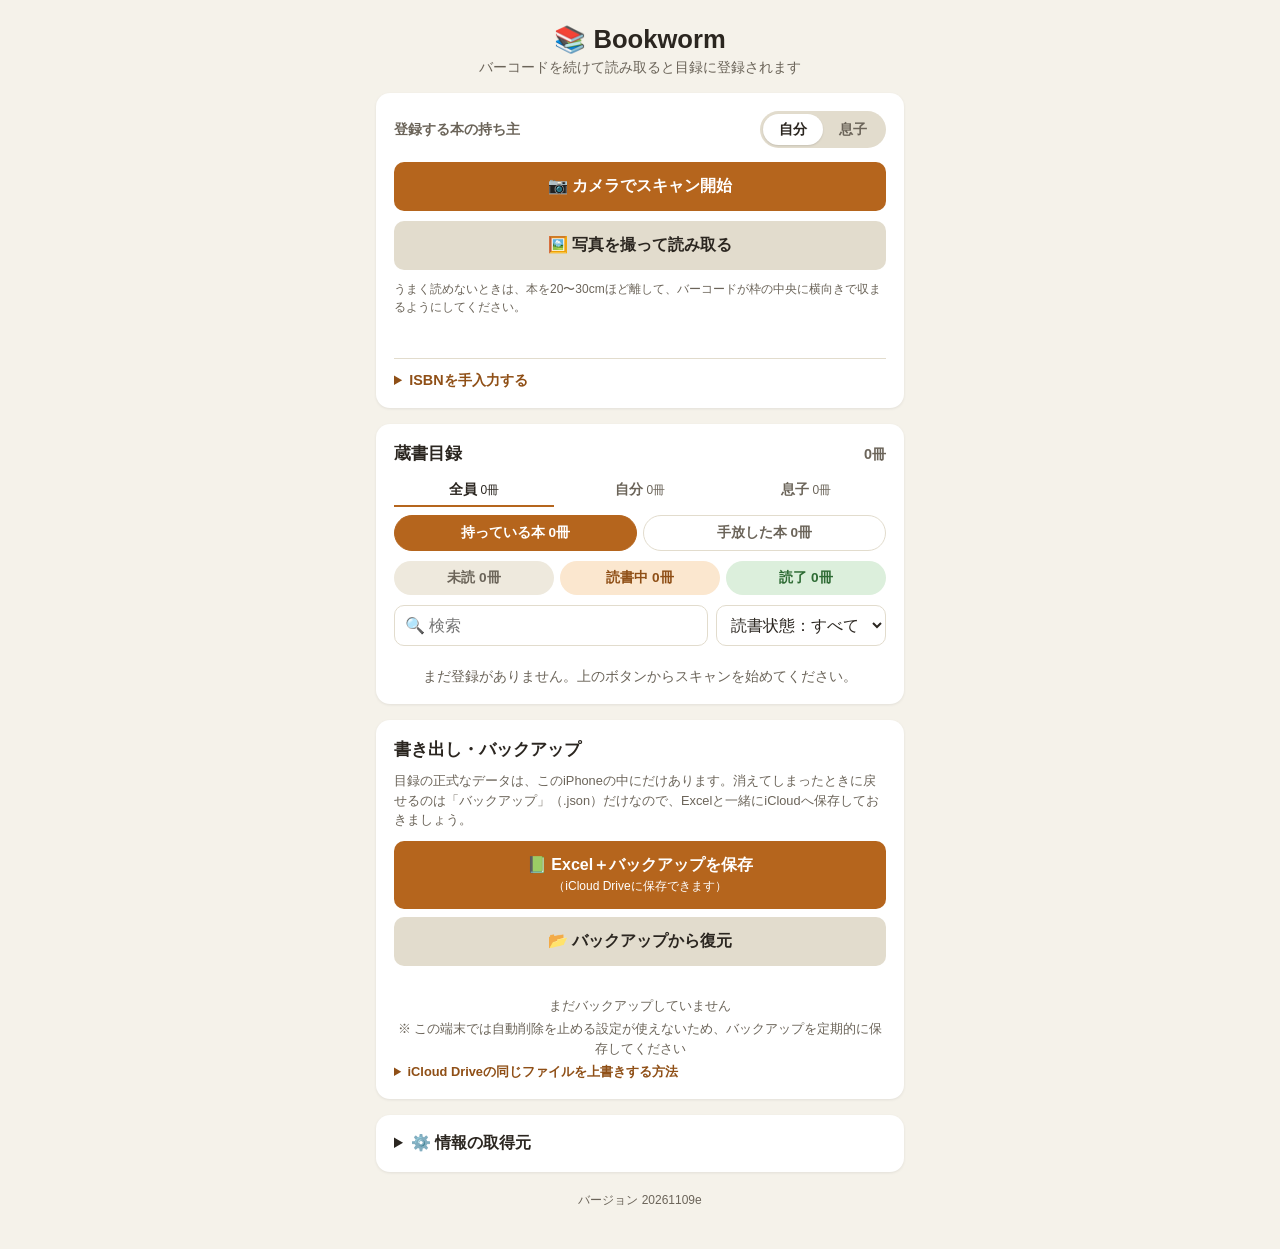
==== index.html @ 95732cad "Add home screen icon Co-Authored-By: Claude Opus 5.5 <noreply@anthropic.com> Claude-Session: https:/" ====
<!DOCTYPE html>
<html lang="ja">
<head>
<meta charset="UTF-8">
<meta http-equiv="Cache-Control" content="no-cache">
<meta name="viewport" content="width=device-width, initial-scale=1.0, viewport-fit=cover">
<title>Bookworm</title>
<meta name="apple-mobile-web-app-title" content="Bookworm">
<link rel="apple-touch-icon" href="apple-touch-icon.png">
<link rel="stylesheet" href="style.css?v=20261109e">
</head>
<body>
<div class="app">
  <header class="app-header">
    <h1>📚 Bookworm</h1>
    <p class="subtitle">バーコードを続けて読み取ると目録に登録されます</p>
  </header>

  <main>
    <section class="card" id="scan-section">
      <div class="reg-owner-row">
        <span class="reg-owner-label">登録する本の持ち主</span>
        <div class="reg-owner-btns">
          <button type="button" class="reg-owner" data-owner="自分">自分</button>
          <button type="button" class="reg-owner" data-owner="息子">息子</button>
        </div>
      </div>
      <p id="reg-owner-note" class="reg-owner-note"></p>
      <div id="reader"></div>
      <div class="scan-controls">
        <button id="start-scan-btn" class="btn btn-primary">📷 カメラでスキャン開始</button>
        <button id="stop-scan-btn" class="btn btn-secondary" hidden>スキャン停止</button>
      </div>
      <label class="btn btn-secondary file-btn photo-btn">🖼️ 写真を撮って読み取る
        <input type="file" id="photo-input" accept="image/*" capture="environment" hidden>
      </label>
      <p class="scan-tip">うまく読めないときは、本を20〜30cmほど離して、バーコードが枠の中央に横向きで収まるようにしてください。</p>
      <p id="scan-status" class="status-text"></p>

      <details class="manual-input">
        <summary>ISBNを手入力する</summary>
        <form id="manual-form" class="manual-form">
          <input type="text" id="manual-isbn" inputmode="numeric" placeholder="例: 9784167158057" pattern="[0-9Xx\-]{10,17}">
          <button type="submit" class="btn btn-primary">検索</button>
        </form>
      </details>
    </section>

    <section class="card" id="error-section" hidden>
      <p id="error-message" class="error-text"></p>
    </section>

    <section class="card reminder" id="backup-reminder" hidden>
      <p id="backup-reminder-text"></p>
      <div class="reminder-actions">
        <button type="button" id="backup-reminder-now" class="btn btn-primary">今すぐ保存</button>
        <button type="button" id="backup-reminder-later" class="btn btn-secondary">あとで</button>
      </div>
    </section>

    <section class="card" id="catalog-section">
      <div class="catalog-head">
        <h2>蔵書目録</h2>
        <span id="catalog-count" class="catalog-count"></span>
      </div>
      <div class="owner-tabs" role="tablist">
        <button type="button" class="owner-tab is-active" data-owner="">全員 <span></span></button>
        <button type="button" class="owner-tab" data-owner="自分">自分 <span></span></button>
        <button type="button" class="owner-tab" data-owner="息子">息子 <span></span></button>
      </div>
      <div class="owned-tabs" role="tablist">
        <button type="button" class="owned-tab is-active" data-owned="owned">持っている本 <span id="owned-count"></span></button>
        <button type="button" class="owned-tab" data-owned="released">手放した本 <span id="released-count"></span></button>
      </div>
      <div class="status-summary" id="status-summary">
        <button type="button" class="status-chip c-status-0" data-status="未読">未読 <span></span></button>
        <button type="button" class="status-chip c-status-1" data-status="読書中">読書中 <span></span></button>
        <button type="button" class="status-chip c-status-2" data-status="読了">読了 <span></span></button>
      </div>
      <div class="catalog-filters">
        <input type="search" id="catalog-search" placeholder="🔍 検索" title="タイトル・著者・メモなどで検索">
        <select id="catalog-status-filter">
          <option value="">読書状態：すべて</option>
          <option value="未読">未読</option>
          <option value="読書中">読書中</option>
          <option value="読了">読了</option>
        </select>
      </div>
      <ul id="catalog-list" class="catalog-list"></ul>
      <p id="catalog-empty" class="status-text">まだ登録がありません。上のボタンからスキャンを始めてください。</p>
    </section>

    <section class="card" id="backup-section">
      <h2>書き出し・バックアップ</h2>
      <p class="note">目録の正式なデータは、このiPhoneの中にだけあります。消えてしまったときに戻せるのは「バックアップ」（.json）だけなので、Excelと一緒にiCloudへ保存しておきましょう。</p>
      <div class="btn-grid">
        <button id="export-xlsx-btn" class="btn btn-primary">📗 Excel＋バックアップを保存<br><small>（iCloud Driveに保存できます）</small></button>
        <label class="btn btn-secondary file-btn">📂 バックアップから復元
          <input type="file" id="import-json-input" accept="application/json,.json" hidden>
        </label>
      </div>
      <p id="backup-status" class="status-text"></p>
      <p id="last-backup" class="note backup-meta"></p>
      <p id="storage-persist" class="note backup-meta"></p>
      <details class="howto-save">
        <summary>iCloud Driveの同じファイルを上書きする方法</summary>
        <p>iPhoneの「"ファイル"に保存」は、同じ名前があると「蔵書目録 2.xlsx」のように別名で保存します。上書きするには「ショートカット」アプリを使います（初回だけ設定）。</p>
        <ol>
          <li>「ショートカット」アプリで「＋」を押し、「ファイルを保存」を追加</li>
          <li>「保存先を尋ねる」をオフにし、保存先に「book」など保存したいフォルダを選ぶ</li>
          <li>サブパス（ファイル名）は<strong>空欄のまま</strong>にし、「上書き」をオンにする</li>
          <li>下の「ⓘ」で「共有シートに表示」をオンにし、名前を「蔵書目録を保存」にして完了</li>
        </ol>
        <p>以後は「Excel＋バックアップを保存」を押し、共有画面で「蔵書目録を保存」を選ぶだけで、「蔵書目録.xlsx」と「蔵書バックアップ.json」の2つが最新の内容に置き換わります。</p>
      </details>
    </section>

    <section class="card" id="settings-section">
      <details>
        <summary class="settings-summary">⚙️ 情報の取得元</summary>
        <p class="note">本の情報は <strong>openBD</strong>（版元ドットコムのデータ）、<strong>国立国会図書館</strong>、<strong>Google Books</strong> から自動で集めています（設定不要）。</p>
        <hr class="divider">
        <h3 class="sub-h">著者名の点検</h3>
        <p class="note">図書館式（例：筒井,康隆,1934-）などの表記は、アプリを開くたびに自動でそろえています。</p>
        <div id="author-check"></div>
        <hr class="divider">
        <h3 class="sub-h">登録済みの本の情報を補う</h3>
        <p class="note">目録の本について、空いている項目（価格・ページ数など）をまとめて探し直します。手で直したタイトルなどは上書きしません。</p>
        <div class="btn-grid">
          <button type="button" id="bulk-refresh-btn" class="btn btn-secondary bulk-btn">🔄 すべての本の情報を補う</button>
        </div>
        <p id="bulk-status" class="status-text"></p>
      </details>
    </section>
    <p class="app-version">バージョン <span id="app-version"></span></p>
  </main>
</div>

<dialog id="edit-dialog" class="edit-dialog">
  <form id="edit-form" method="dialog">
    <h2 tabindex="-1" autofocus class="dialog-title">本の情報を編集</h2>
    <label>タイトル<input type="text" id="edit-title" required></label>
    <label>著者<input type="text" id="edit-author"></label>
    <label>出版社<input type="text" id="edit-publisher"></label>
    <div class="field-row">
      <label>持ち主
        <select id="edit-owner">
          <option value="自分">自分</option>
          <option value="息子">息子</option>
          <option value="両方">両方</option>
        </select>
      </label>
      <label>読書状態
        <select id="edit-status">
          <option value="未読">未読</option>
          <option value="読書中">読書中</option>
          <option value="読了">読了</option>
        </select>
      </label>
    </div>
    <label>所持
      <select id="edit-owned">
        <option value="owned">持っている</option>
        <option value="released">手放した</option>
      </select>
    </label>
    <div id="release-fields" class="release-fields" hidden>
      <label>手放した日<input type="date" id="edit-released-at"></label>
      <label>手放し方・売却先など<input type="text" id="edit-release-note" placeholder="例: ブックオフで売却 120円"></label>
    </div>
    <label>メモ<textarea id="edit-memo" rows="3"></textarea></label>
    <div id="edit-details" class="edit-details"></div>
    <button type="button" id="edit-refresh-btn" class="btn btn-secondary btn-small">🔄 情報を再取得</button>
    <p class="edit-meta" id="edit-meta"></p>
    <div class="dialog-actions">
      <button type="button" id="edit-delete-btn" class="btn btn-danger">削除</button>
      <button type="button" id="edit-cancel-btn" class="btn btn-secondary">キャンセル</button>
      <button type="submit" class="btn btn-primary">保存</button>
    </div>
  </form>
</dialog>

<div id="toast" class="toast" hidden></div>

<script src="vendor/zxing-library-0.21.3.min.js"></script>
<script src="xlsx-writer.js?v=20261109e"></script>
<script src="script.js?v=20261109e"></script>
</body>
</html>
---- style.css ----
:root {
  --color-bg: #f5f2ea;
  --color-surface: #ffffff;
  --color-primary: #b5651d;
  --color-primary-dark: #8f4f16;
  --color-secondary: #6b6459;
  --color-text: #2b2620;
  --color-muted: #79726519;
  --color-border: #e2dccd;
  --color-error: #b3261e;
  --radius: 14px;
}

* {
  box-sizing: border-box;
}

body {
  margin: 0;
  font-family: -apple-system, BlinkMacSystemFont, "Hiragino Sans", "Yu Gothic UI", "Segoe UI", Roboto, sans-serif;
  background: var(--color-bg);
  color: var(--color-text);
  -webkit-tap-highlight-color: transparent;
}

.app {
  max-width: 480px;
  margin: 0 auto;
  padding: 0 0 40px;
  min-height: 100vh;
}

.app-header {
  padding: 24px 20px 16px;
  text-align: center;
}

.app-header h1 {
  margin: 0 0 4px;
  font-size: 1.6rem;
}

.subtitle {
  margin: 0;
  color: var(--color-secondary);
  font-size: 0.9rem;
}

main {
  padding: 0 16px;
  display: flex;
  flex-direction: column;
  gap: 16px;
}

.card {
  background: var(--color-surface);
  border-radius: var(--radius);
  padding: 18px;
  box-shadow: 0 1px 3px rgba(0, 0, 0, 0.08);
}

.card h2 {
  margin: 0 0 10px;
  font-size: 1.05rem;
}

#reader {
  width: 100%;
  border-radius: var(--radius);
  overflow: hidden;
  background: #000;
}

#reader:not(.is-active) {
  display: none;
}

#reader {
  position: relative;
}

#reader video {
  display: block;
  width: 100%;
  height: auto;
}

.scan-guide {
  position: absolute;
  left: 50%;
  top: 50%;
  transform: translate(-50%, -50%);
  border: 3px solid rgba(255, 255, 255, 0.9);
  border-radius: 10px;
  box-shadow: 0 0 0 9999px rgba(0, 0, 0, 0.35);
  pointer-events: none;
}

.scan-line {
  position: absolute;
  left: 4%;
  right: 4%;
  top: 50%;
  height: 2px;
  background: rgba(255, 80, 60, 0.85);
}

.zoom-btn {
  position: absolute;
  right: 10px;
  bottom: 10px;
  border: none;
  border-radius: 999px;
  padding: 8px 14px;
  background: rgba(0, 0, 0, 0.6);
  color: #fff;
  font-size: 0.85rem;
  font-weight: 600;
}

.photo-btn {
  margin-top: 10px;
  font-size: 0.95rem;
  padding: 12px 16px;
}

.scan-tip {
  margin: 10px 0 0;
  font-size: 0.75rem;
  color: var(--color-secondary);
  line-height: 1.5;
}

.scan-controls {
  display: flex;
  gap: 10px;
  margin-top: 14px;
}

.btn {
  flex: 1;
  border: none;
  border-radius: 10px;
  padding: 14px 16px;
  font-size: 1rem;
  font-weight: 600;
  cursor: pointer;
  transition: opacity 0.15s ease;
}

.btn:active {
  opacity: 0.75;
}

.btn-primary {
  background: var(--color-primary);
  color: #fff;
}

.btn-secondary {
  background: var(--color-border);
  color: var(--color-text);
}

.status-text {
  min-height: 1.2em;
  margin: 10px 0 0;
  font-size: 0.85rem;
  color: var(--color-secondary);
  text-align: center;
}

.manual-input {
  margin-top: 16px;
  border-top: 1px solid var(--color-border);
  padding-top: 12px;
}

.manual-input summary {
  cursor: pointer;
  font-size: 0.9rem;
  color: var(--color-primary-dark);
  font-weight: 600;
}

.manual-form {
  display: flex;
  gap: 8px;
  margin-top: 10px;
}

.manual-form input {
  flex: 1;
  min-width: 0;
  padding: 12px;
  border: 1px solid var(--color-border);
  border-radius: 10px;
  font-size: 1rem;
}

.manual-form .btn {
  flex: none;
  padding: 12px 18px;
}

.error-text {
  color: var(--color-error);
  margin: 0;
  font-size: 0.9rem;
}

.btn:disabled {
  opacity: 0.55;
  cursor: default;
}

.btn-danger {
  background: #f6e0de;
  color: var(--color-error);
}

/* ---------- 目録 ---------- */
.catalog-head {
  display: flex;
  justify-content: space-between;
  align-items: baseline;
}

.catalog-count {
  color: var(--color-secondary);
  font-size: 0.9rem;
  font-weight: 600;
}

.status-summary {
  display: flex;
  gap: 6px;
  margin-bottom: 10px;
}

.status-chip {
  flex: 1;
  border: 2px solid transparent;
  border-radius: 999px;
  padding: 6px 4px;
  font-size: 0.85rem;
  font-weight: 600;
  font-family: inherit;
  cursor: pointer;
}

.status-chip.is-active {
  border-color: currentColor;
}

.catalog-filters {
  display: flex;
  gap: 8px;
  margin-bottom: 12px;
}

.catalog-filters input,
.catalog-filters select,
.edit-dialog input,
.edit-dialog select,
.edit-dialog textarea {
  padding: 10px;
  border: 1px solid var(--color-border);
  border-radius: 10px;
  font-size: 1rem;
  font-family: inherit;
  background: #fff;
  color: var(--color-text);
}

.catalog-filters input {
  flex: 1;
  min-width: 0;
}

.catalog-list {
  list-style: none;
  margin: 0;
  padding: 0;
  display: flex;
  flex-direction: column;
  gap: 8px;
}

.catalog-list li {
  display: flex;
  gap: 12px;
  padding: 10px;
  border: 1px solid var(--color-border);
  border-radius: 10px;
  cursor: pointer;
}

.catalog-list li:active {
  background: var(--color-bg);
}

.c-body {
  min-width: 0;
  flex: 1;
  display: flex;
  flex-direction: column;
  gap: 3px;
}

.c-title {
  font-weight: 600;
  font-size: 0.95rem;
  line-height: 1.35;
  display: -webkit-box;
  -webkit-line-clamp: 2;
  -webkit-box-orient: vertical;
  overflow: hidden;
}

.c-sub {
  font-size: 0.8rem;
  color: var(--color-secondary);
  overflow: hidden;
  text-overflow: ellipsis;
  white-space: nowrap;
}

.c-meta {
  display: flex;
  flex-wrap: wrap;
  gap: 8px;
  font-size: 0.75rem;
  color: var(--color-secondary);
}

.c-status {
  padding: 1px 8px;
  border-radius: 999px;
  font-weight: 600;
}

.c-status-0 { background: #eee9dd; color: var(--color-secondary); }
.c-status-1 { background: #fbe7cf; color: var(--color-primary-dark); }
.c-status-2 { background: #dcefdc; color: #2e6b34; }

.note {
  margin: 0 0 12px;
  font-size: 0.8rem;
  color: var(--color-secondary);
  line-height: 1.5;
}

.btn-grid {
  display: flex;
  flex-direction: column;
  gap: 8px;
}

.btn-grid small {
  font-weight: 400;
  font-size: 0.75rem;
}

.file-btn {
  display: block;
  text-align: center;
}

/* ---------- 編集ダイアログ ---------- */
.edit-dialog {
  width: min(440px, calc(100vw - 32px));
  max-height: calc(100vh - 32px);
  border: none;
  border-radius: var(--radius);
  padding: 18px;
  background: var(--color-surface);
  color: var(--color-text);
}

.edit-dialog::backdrop {
  background: rgba(0, 0, 0, 0.4);
}

.edit-dialog h2 {
  margin: 0 0 12px;
  font-size: 1.05rem;
}

.edit-dialog label {
  display: flex;
  flex-direction: column;
  gap: 4px;
  margin-bottom: 10px;
  font-size: 0.8rem;
  font-weight: 600;
  color: var(--color-secondary);
}

.edit-meta {
  font-size: 0.75rem;
  color: var(--color-secondary);
  margin: 0 0 12px;
}

.dialog-actions {
  display: flex;
  gap: 8px;
}

.dialog-actions .btn {
  padding: 12px 8px;
}

/* ---------- トースト ---------- */
.toast {
  position: fixed;
  left: 50%;
  bottom: calc(24px + env(safe-area-inset-bottom));
  transform: translateX(-50%);
  max-width: calc(100vw - 32px);
  padding: 12px 18px;
  border-radius: 999px;
  background: #2b2620;
  color: #fff;
  font-size: 0.9rem;
  box-shadow: 0 4px 12px rgba(0, 0, 0, 0.2);
  z-index: 100;
  white-space: nowrap;
  overflow: hidden;
  text-overflow: ellipsis;
}

.toast-ok { background: #2e6b34; }
.toast-warn { background: #a8590f; }

/* ---------- 詳細・設定 ---------- */
.c-tag {
  padding: 1px 8px;
  border-radius: 999px;
  background: #eee9dd;
}

.edit-details {
  margin-bottom: 10px;
  font-size: 0.85rem;
}

.edit-details dl {
  display: grid;
  grid-template-columns: auto 1fr;
  gap: 4px 12px;
  margin: 0 0 8px;
}

.edit-details dt {
  color: var(--color-secondary);
  font-weight: 600;
}

.edit-details dd {
  margin: 0;
}

.btn-small {
  width: 100%;
  padding: 10px 12px;
  font-size: 0.9rem;
  margin-bottom: 8px;
}

.settings-summary {
  cursor: pointer;
  font-weight: 700;
}

.divider {
  border: none;
  border-top: 1px solid var(--color-border);
  margin: 16px 0;
}

.sub-h {
  margin: 0 0 6px;
  font-size: 0.95rem;
}

#settings-section .note {
  margin-top: 10px;
}

.ext-link {
  display: inline-block;
  margin-top: 8px;
  color: var(--color-primary-dark);
  font-weight: 600;
  font-size: 0.85rem;
  text-decoration: none;
}

.owned-tabs {
  display: flex;
  gap: 6px;
  margin-bottom: 10px;
}

.owned-tab {
  flex: 1;
  border: 1px solid var(--color-border);
  background: #fff;
  border-radius: 999px;
  padding: 8px 6px;
  font-size: 0.85rem;
  font-weight: 600;
  color: var(--color-secondary);
  cursor: pointer;
}

.owned-tab.is-active {
  background: var(--color-primary);
  border-color: var(--color-primary);
  color: #fff;
}

.catalog-list li.is-released {
  background: #f7f5f0;
}

.c-released {
  padding: 1px 8px;
  border-radius: 999px;
  background: #e7e3da;
  color: #6b6459;
  font-weight: 600;
}

.field-row {
  display: flex;
  gap: 10px;
}

.field-row label {
  flex: 1;
  min-width: 0;
}

.release-fields {
  padding: 10px 10px 0;
  margin-bottom: 10px;
  border-radius: 10px;
  background: var(--color-bg);
}

.howto-save {
  margin-top: 6px;
  font-size: 0.8rem;
  color: var(--color-secondary);
}

.howto-save summary {
  cursor: pointer;
  color: var(--color-primary-dark);
  font-weight: 600;
}

.howto-save ol {
  margin: 6px 0 4px;
  padding-left: 1.4em;
  line-height: 1.6;
}

.howto-save p {
  margin: 0;
  line-height: 1.5;
}

.reminder {
  background: #fff4e0;
  border: 1px solid #f0d2a0;
}

.reminder p {
  margin: 0 0 10px;
  font-size: 0.9rem;
  font-weight: 600;
  line-height: 1.5;
}

.reminder-actions {
  display: flex;
  gap: 8px;
}

.backup-meta {
  margin: 4px 0 0;
  text-align: center;
}

.backup-meta:empty {
  display: none;
}

.reg-owner-row {
  display: flex;
  align-items: center;
  justify-content: space-between;
  gap: 10px;
  margin-bottom: 12px;
}

.reg-owner-label {
  font-size: 0.85rem;
  font-weight: 600;
  color: var(--color-secondary);
}

.reg-owner-btns {
  display: flex;
  padding: 3px;
  border-radius: 999px;
  background: var(--color-border);
}

.reg-owner {
  border: none;
  background: none;
  padding: 6px 16px;
  border-radius: 999px;
  font-size: 0.9rem;
  font-weight: 600;
  color: var(--color-secondary);
  cursor: pointer;
}

.reg-owner.is-active {
  background: #fff;
  color: var(--color-text);
  box-shadow: 0 1px 2px rgba(0, 0, 0, 0.12);
}

.reg-owner-note {
  margin: -4px 0 10px;
  font-size: 0.85rem;
  font-weight: 700;
  color: #2f5f8f;
}

.reg-owner-note:empty {
  display: none;
}

/* 自分以外の本を登録中は、間違えないよう枠を色付けする */
#scan-section.registering-other {
  box-shadow: 0 0 0 3px #7fa8d6;
}

#scan-section.registering-other .reg-owner.is-active {
  background: #2f5f8f;
  color: #fff;
}

.owner-tabs {
  display: flex;
  gap: 6px;
  margin-bottom: 8px;
}

.owner-tab {
  flex: 1;
  border: none;
  background: none;
  border-bottom: 2px solid transparent;
  padding: 6px 4px;
  font-size: 0.85rem;
  font-weight: 600;
  color: var(--color-secondary);
  cursor: pointer;
}

.owner-tab.is-active {
  color: var(--color-text);
  border-bottom-color: var(--color-primary);
}

.owner-tab span {
  font-weight: 400;
  font-size: 0.75rem;
}

.c-owner {
  padding: 1px 8px;
  border-radius: 999px;
  font-weight: 600;
}

.c-owner-other {
  background: #dce8f5;
  color: #2f5f8f;
}

.c-owner-both {
  background: #e8e0f2;
  color: #5b3f86;
}

.dialog-title:focus {
  outline: none;
}

.author-check-list {
  list-style: none;
  margin: 6px 0 0;
  padding: 0;
  max-height: 220px;
  overflow-y: auto;
  border: 1px solid var(--color-border);
  border-radius: 10px;
}

.author-check-list li {
  padding: 8px 10px;
  font-size: 0.85rem;
  border-bottom: 1px solid var(--color-border);
  cursor: pointer;
}

.author-check-list li:last-child {
  border-bottom: none;
}

.app-version {
  margin: 4px 0 0;
  text-align: center;
  font-size: 0.75rem;
  color: var(--color-secondary);
}

@media (min-width: 600px) {
  .app {
    max-width: 560px;
  }
}
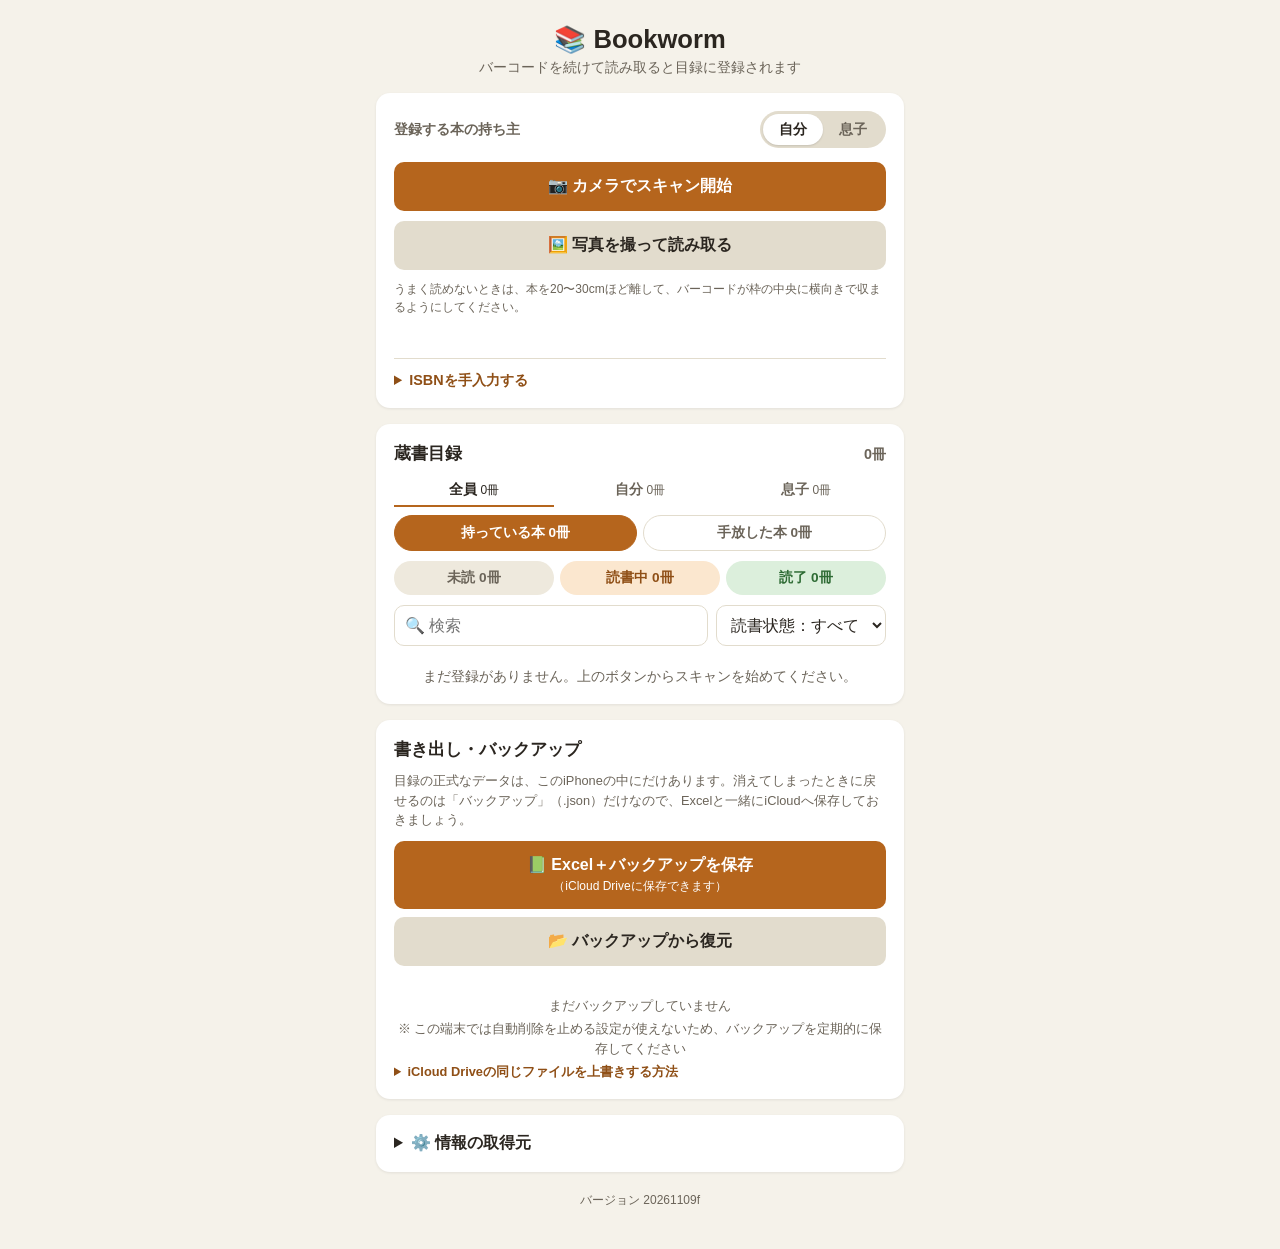
==== commit 83a58aad: "Vibrate on iPhone when a book is registered Co-Authored-By: Claude Opus 5.5 <noreply@anthropic.com> " ====
--- a/index.html
+++ b/index.html
@@ -7,7 +7,7 @@
 <title>Bookworm</title>
 <meta name="apple-mobile-web-app-title" content="Bookworm">
 <link rel="apple-touch-icon" href="apple-touch-icon.png">
-<link rel="stylesheet" href="style.css?v=20261109e">
+<link rel="stylesheet" href="style.css?v=20261109f">
 </head>
 <body>
 <div class="app">
@@ -183,7 +183,7 @@
 <div id="toast" class="toast" hidden></div>
 
 <script src="vendor/zxing-library-0.21.3.min.js"></script>
-<script src="xlsx-writer.js?v=20261109e"></script>
-<script src="script.js?v=20261109e"></script>
+<script src="xlsx-writer.js?v=20261109f"></script>
+<script src="script.js?v=20261109f"></script>
 </body>
 </html>
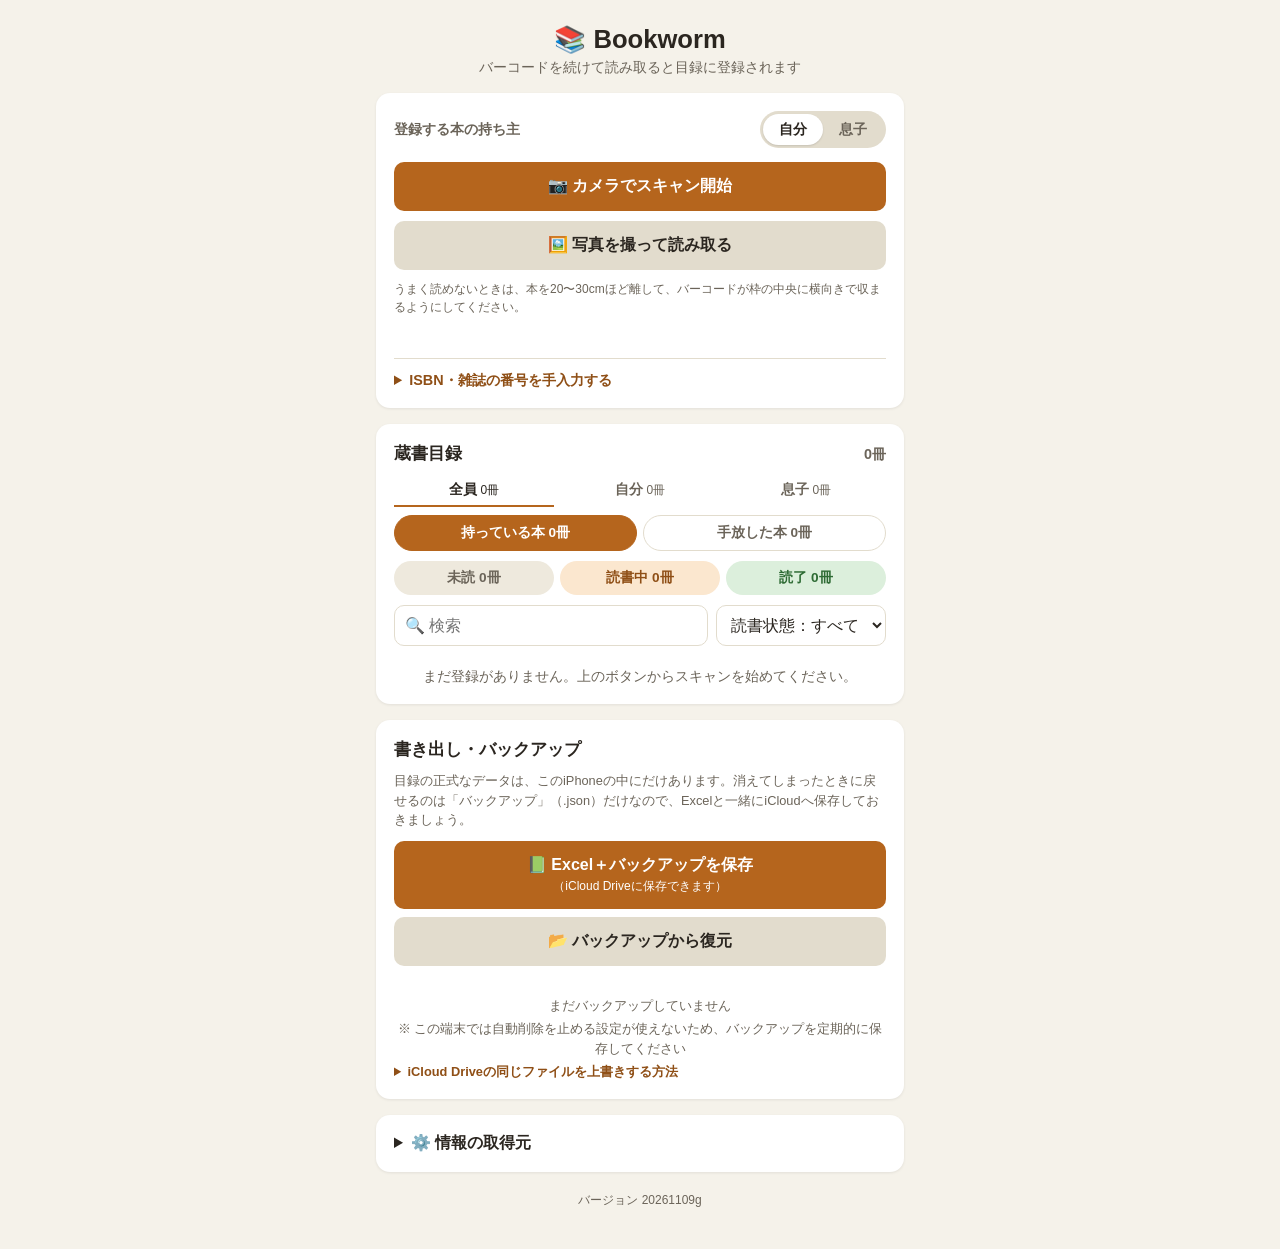
==== commit 6719581f: "Support registering magazines by barcode Co-Authored-By: Claude Opus 5.5 <noreply@anthropic.com> Cla" ====
--- a/index.html
+++ b/index.html
@@ -7,7 +7,7 @@
 <title>Bookworm</title>
 <meta name="apple-mobile-web-app-title" content="Bookworm">
 <link rel="apple-touch-icon" href="apple-touch-icon.png">
-<link rel="stylesheet" href="style.css?v=20261109f">
+<link rel="stylesheet" href="style.css?v=20261109g">
 </head>
 <body>
 <div class="app">
@@ -38,7 +38,7 @@
       <p id="scan-status" class="status-text"></p>
 
       <details class="manual-input">
-        <summary>ISBNを手入力する</summary>
+        <summary>ISBN・雑誌の番号を手入力する</summary>
         <form id="manual-form" class="manual-form">
           <input type="text" id="manual-isbn" inputmode="numeric" placeholder="例: 9784167158057" pattern="[0-9Xx\-]{10,17}">
           <button type="submit" class="btn btn-primary">検索</button>
@@ -183,7 +183,7 @@
 <div id="toast" class="toast" hidden></div>
 
 <script src="vendor/zxing-library-0.21.3.min.js"></script>
-<script src="xlsx-writer.js?v=20261109f"></script>
-<script src="script.js?v=20261109f"></script>
+<script src="xlsx-writer.js?v=20261109g"></script>
+<script src="script.js?v=20261109g"></script>
 </body>
 </html>
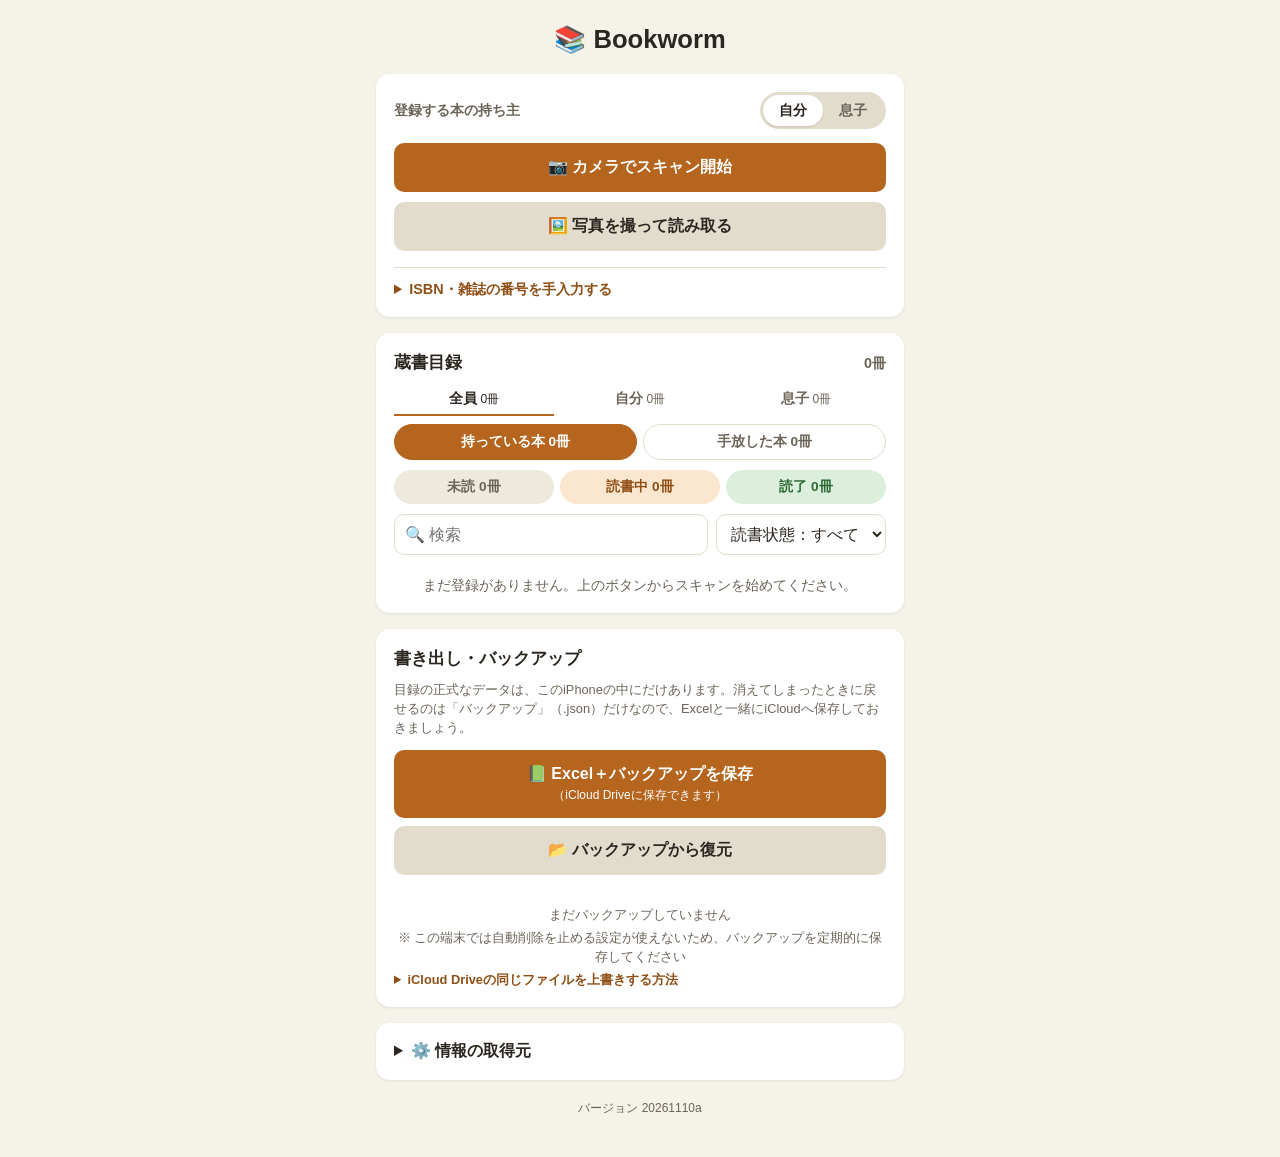
==== commit c38c621b: "Remove intro and scan tip text Co-Authored-By: Claude Opus 5.5 <noreply@anthropic.com> Claude-Sessio" ====
--- a/index.html
+++ b/index.html
@@ -7,13 +7,12 @@
 <title>Bookworm</title>
 <meta name="apple-mobile-web-app-title" content="Bookworm">
 <link rel="apple-touch-icon" href="apple-touch-icon.png">
-<link rel="stylesheet" href="style.css?v=20261109g">
+<link rel="stylesheet" href="style.css?v=20261110a">
 </head>
 <body>
 <div class="app">
   <header class="app-header">
     <h1>📚 Bookworm</h1>
-    <p class="subtitle">バーコードを続けて読み取ると目録に登録されます</p>
   </header>
 
   <main>
@@ -34,7 +33,6 @@
       <label class="btn btn-secondary file-btn photo-btn">🖼️ 写真を撮って読み取る
         <input type="file" id="photo-input" accept="image/*" capture="environment" hidden>
       </label>
-      <p class="scan-tip">うまく読めないときは、本を20〜30cmほど離して、バーコードが枠の中央に横向きで収まるようにしてください。</p>
       <p id="scan-status" class="status-text"></p>
 
       <details class="manual-input">
@@ -183,7 +181,7 @@
 <div id="toast" class="toast" hidden></div>
 
 <script src="vendor/zxing-library-0.21.3.min.js"></script>
-<script src="xlsx-writer.js?v=20261109g"></script>
-<script src="script.js?v=20261109g"></script>
+<script src="xlsx-writer.js?v=20261110a"></script>
+<script src="script.js?v=20261110a"></script>
 </body>
 </html>
--- a/style.css
+++ b/style.css
@@ -169,6 +169,12 @@
   font-size: 0.85rem;
   color: var(--color-secondary);
   text-align: center;
+}
+
+/* 状況の表示が空のときは場所を取らない */
+#scan-status:empty {
+  min-height: 0;
+  margin: 0;
 }
 
 .manual-input {
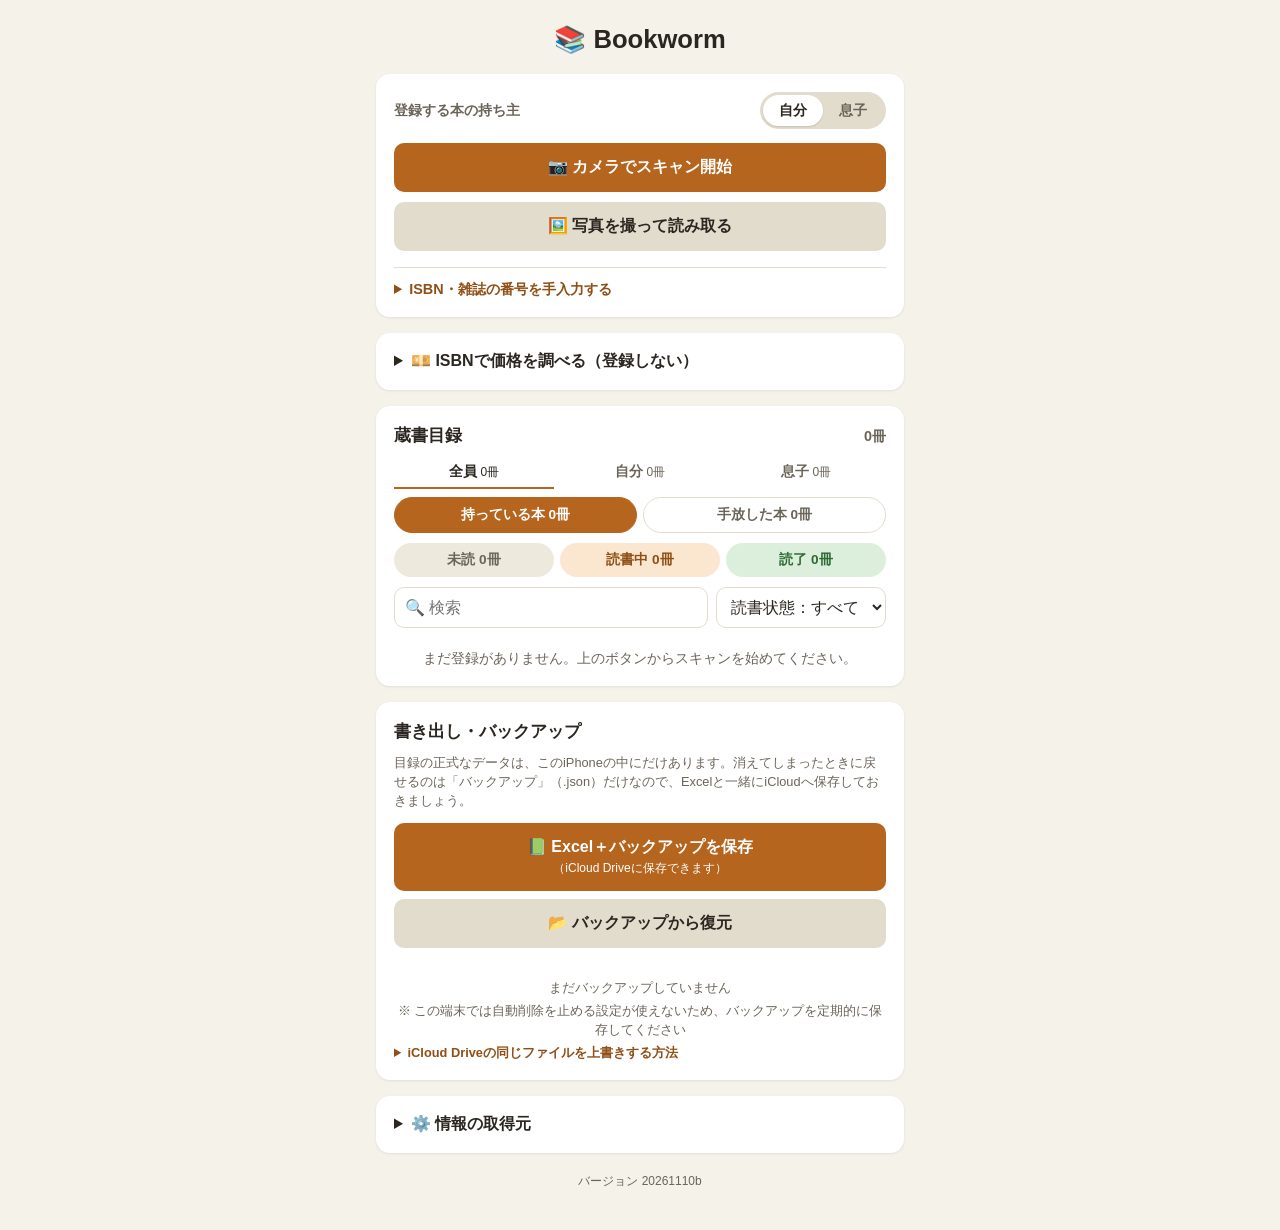
==== commit 6a313ec6: "Add price lookup links for Amazon, Yahoo Auctions, Bookoff and Netoff Co-Authored-By: Claude Opus 5." ====
--- a/index.html
+++ b/index.html
@@ -7,7 +7,7 @@
 <title>Bookworm</title>
 <meta name="apple-mobile-web-app-title" content="Bookworm">
 <link rel="apple-touch-icon" href="apple-touch-icon.png">
-<link rel="stylesheet" href="style.css?v=20261110a">
+<link rel="stylesheet" href="style.css?v=20261110b">
 </head>
 <body>
 <div class="app">
@@ -41,6 +41,19 @@
           <input type="text" id="manual-isbn" inputmode="numeric" placeholder="例: 9784167158057" pattern="[0-9Xx\-]{10,17}">
           <button type="submit" class="btn btn-primary">検索</button>
         </form>
+      </details>
+    </section>
+
+    <section class="card" id="price-section">
+      <details>
+        <summary class="settings-summary">💴 ISBNで価格を調べる（登録しない）</summary>
+        <p class="note">Amazon・ヤフオク・ブックオフ・ネットオフの検索結果を開きます。価格は各サイトで確かめてください。</p>
+        <form id="price-form" class="manual-form">
+          <input type="text" id="price-isbn" inputmode="numeric" placeholder="例: 9784167158057">
+          <button type="submit" class="btn btn-primary">調べる</button>
+        </form>
+        <p id="price-title" class="note"></p>
+        <div id="price-links"></div>
       </details>
     </section>
 
@@ -181,7 +194,7 @@
 <div id="toast" class="toast" hidden></div>
 
 <script src="vendor/zxing-library-0.21.3.min.js"></script>
-<script src="xlsx-writer.js?v=20261110a"></script>
-<script src="script.js?v=20261110a"></script>
+<script src="xlsx-writer.js?v=20261110b"></script>
+<script src="script.js?v=20261110b"></script>
 </body>
 </html>
--- a/style.css
+++ b/style.css
@@ -505,6 +505,34 @@
   text-decoration: none;
 }
 
+.price-links {
+  display: grid;
+  grid-template-columns: 1fr 1fr;
+  gap: 6px;
+  margin-top: 8px;
+}
+
+.price-link {
+  display: flex;
+  align-items: center;
+  justify-content: center;
+  margin: 0;
+  white-space: nowrap;
+  text-align: center;
+  text-decoration: none;
+  font-size: 0.85rem;
+}
+
+.price-head {
+  margin: 12px 0 0;
+  font-size: 0.85rem;
+  font-weight: 600;
+}
+
+#price-title {
+  margin: 10px 0 0;
+}
+
 .owned-tabs {
   display: flex;
   gap: 6px;
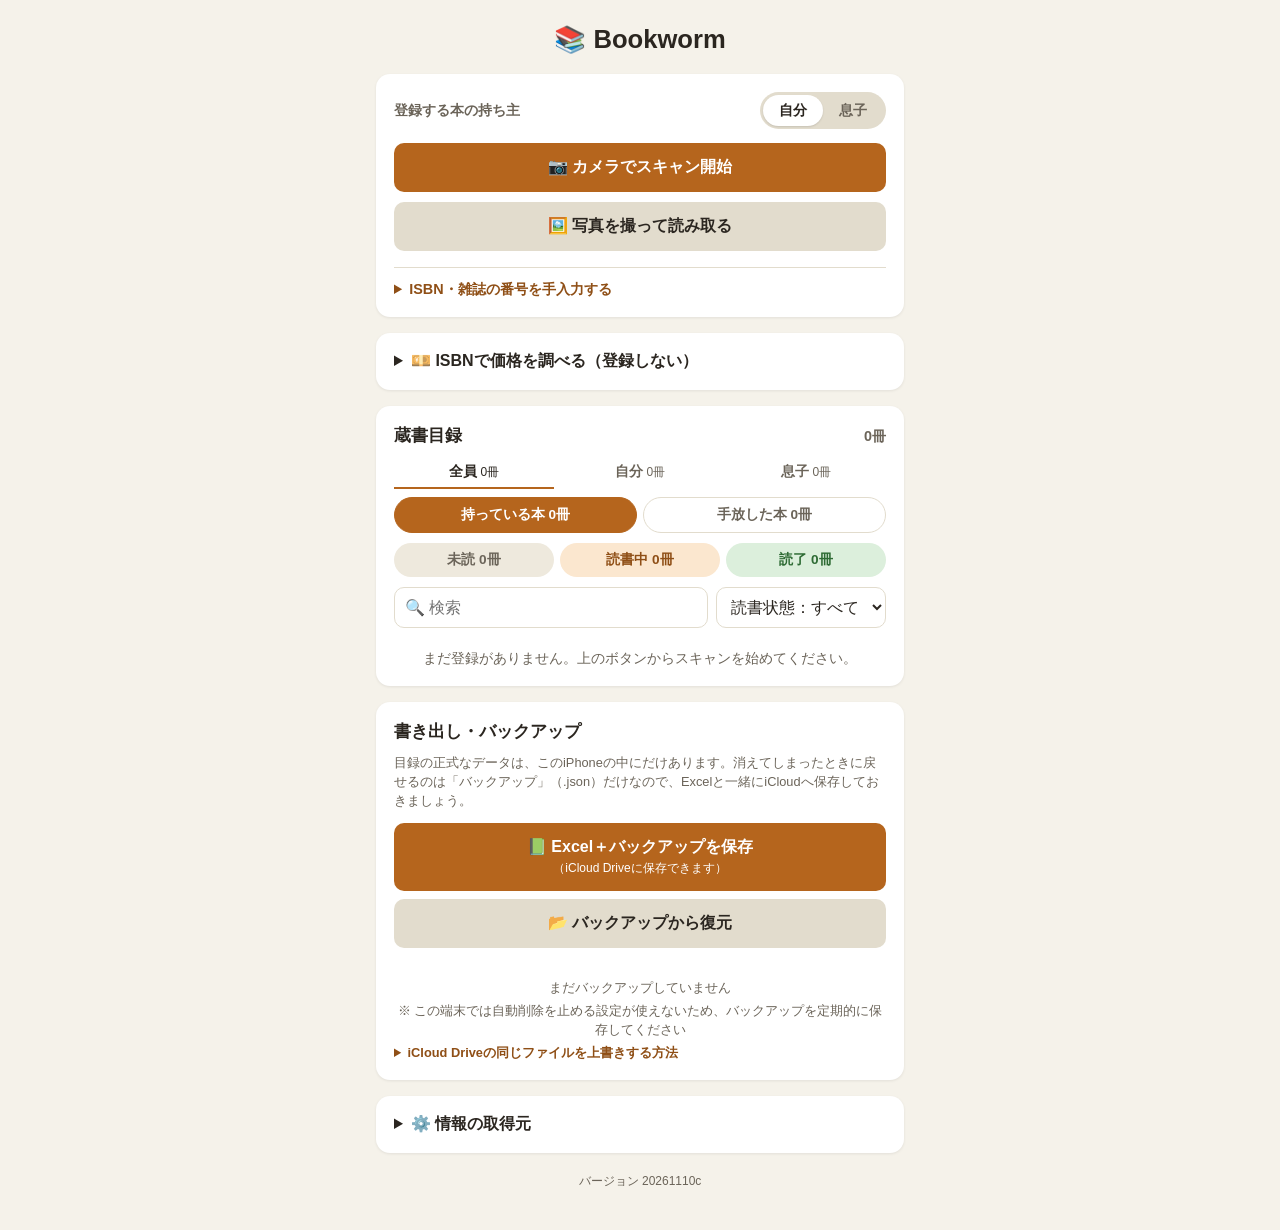
==== commit 9a4e4192: "Open Netoff search directly instead of via Google Co-Authored-By: Claude Opus 5.5 <noreply@anthropic" ====
--- a/index.html
+++ b/index.html
@@ -7,7 +7,7 @@
 <title>Bookworm</title>
 <meta name="apple-mobile-web-app-title" content="Bookworm">
 <link rel="apple-touch-icon" href="apple-touch-icon.png">
-<link rel="stylesheet" href="style.css?v=20261110b">
+<link rel="stylesheet" href="style.css?v=20261110c">
 </head>
 <body>
 <div class="app">
@@ -194,7 +194,7 @@
 <div id="toast" class="toast" hidden></div>
 
 <script src="vendor/zxing-library-0.21.3.min.js"></script>
-<script src="xlsx-writer.js?v=20261110b"></script>
-<script src="script.js?v=20261110b"></script>
+<script src="xlsx-writer.js?v=20261110c"></script>
+<script src="script.js?v=20261110c"></script>
 </body>
 </html>
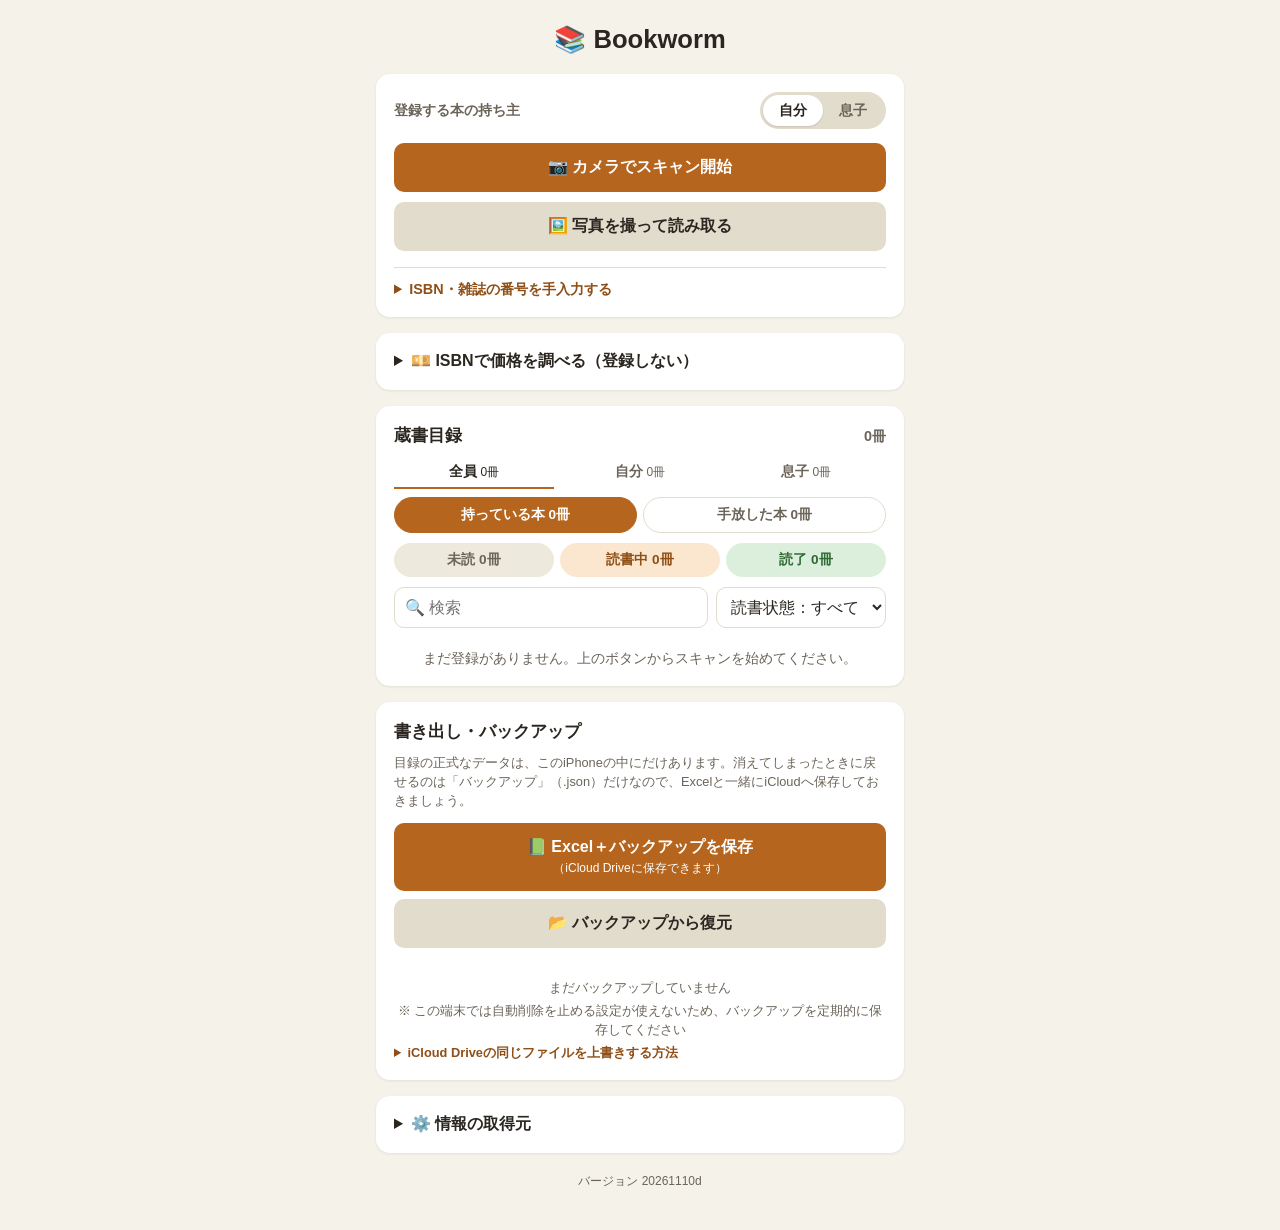
==== commit 2c50d9b5: "Remove Yahoo Auctions closed-listings link Co-Authored-By: Claude Opus 5.5 <noreply@anthropic.com> C" ====
--- a/index.html
+++ b/index.html
@@ -7,7 +7,7 @@
 <title>Bookworm</title>
 <meta name="apple-mobile-web-app-title" content="Bookworm">
 <link rel="apple-touch-icon" href="apple-touch-icon.png">
-<link rel="stylesheet" href="style.css?v=20261110c">
+<link rel="stylesheet" href="style.css?v=20261110d">
 </head>
 <body>
 <div class="app">
@@ -194,7 +194,7 @@
 <div id="toast" class="toast" hidden></div>
 
 <script src="vendor/zxing-library-0.21.3.min.js"></script>
-<script src="xlsx-writer.js?v=20261110c"></script>
-<script src="script.js?v=20261110c"></script>
+<script src="xlsx-writer.js?v=20261110d"></script>
+<script src="script.js?v=20261110d"></script>
 </body>
 </html>
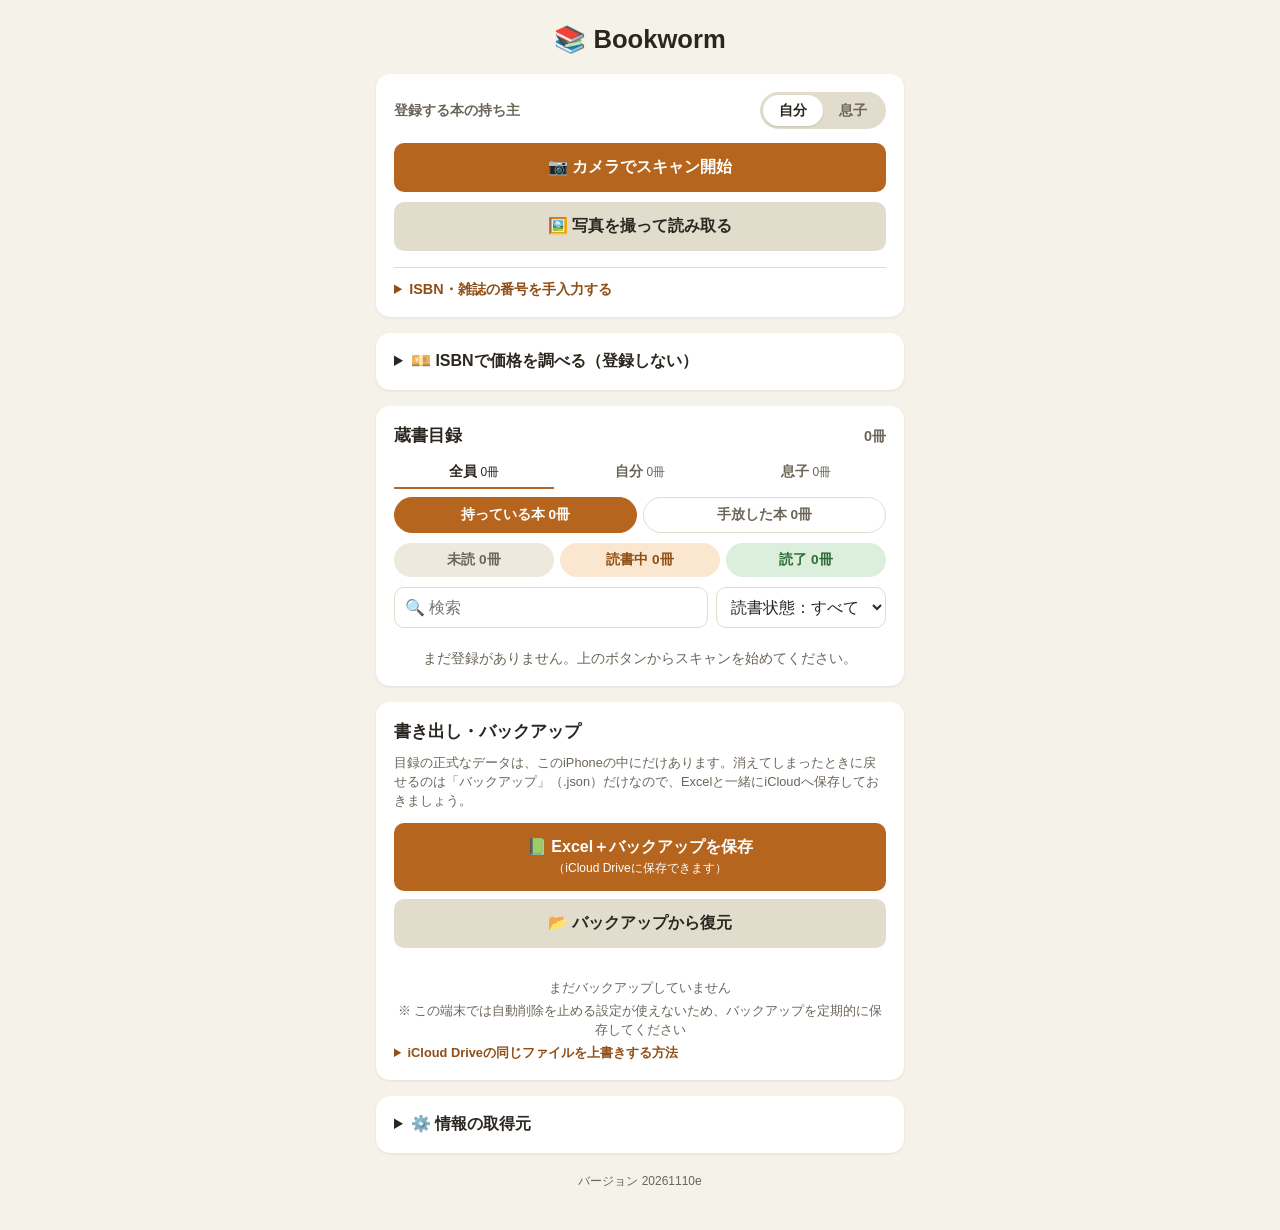
==== commit 5723fea0: "Show Yahoo Shopping price list in price lookup and editor Co-Authored-By: Claude Opus 5.5 <noreply@a" ====
--- a/index.html
+++ b/index.html
@@ -7,7 +7,7 @@
 <title>Bookworm</title>
 <meta name="apple-mobile-web-app-title" content="Bookworm">
 <link rel="apple-touch-icon" href="apple-touch-icon.png">
-<link rel="stylesheet" href="style.css?v=20261110d">
+<link rel="stylesheet" href="style.css?v=20261110e">
 </head>
 <body>
 <div class="app">
@@ -47,7 +47,7 @@
     <section class="card" id="price-section">
       <details>
         <summary class="settings-summary">💴 ISBNで価格を調べる（登録しない）</summary>
-        <p class="note">Amazon・ヤフオク・ブックオフ・ネットオフの検索結果を開きます。価格は各サイトで確かめてください。</p>
+        <p class="note">Yahoo!ショッピングの出品価格（ブックオフ・ネットオフの店を含む）を安い順に表示します。Amazon・ヤフオクなどはボタンから各サイトで確かめてください。</p>
         <form id="price-form" class="manual-form">
           <input type="text" id="price-isbn" inputmode="numeric" placeholder="例: 9784167158057">
           <button type="submit" class="btn btn-primary">調べる</button>
@@ -194,7 +194,7 @@
 <div id="toast" class="toast" hidden></div>
 
 <script src="vendor/zxing-library-0.21.3.min.js"></script>
-<script src="xlsx-writer.js?v=20261110d"></script>
-<script src="script.js?v=20261110d"></script>
+<script src="xlsx-writer.js?v=20261110e"></script>
+<script src="script.js?v=20261110e"></script>
 </body>
 </html>
--- a/style.css
+++ b/style.css
@@ -529,6 +529,69 @@
   font-weight: 600;
 }
 
+.price-list {
+  margin-top: 8px;
+}
+
+.price-status {
+  margin: 0;
+}
+
+.price-items {
+  list-style: none;
+  margin: 6px 0 0;
+  padding: 0;
+}
+
+.price-items li {
+  border-top: 1px solid #eee6d6;
+}
+
+.price-item {
+  display: flex;
+  align-items: baseline;
+  gap: 8px;
+  padding: 8px 2px;
+  color: inherit;
+  text-decoration: none;
+  font-size: 0.85rem;
+}
+
+.price-amount {
+  font-weight: 700;
+  font-size: 1rem;
+  min-width: 5em;
+}
+
+.price-cond {
+  font-size: 0.75rem;
+  font-weight: 600;
+  padding: 1px 6px;
+  border-radius: 6px;
+}
+
+.price-cond.is-used { background: #e3f1e4; color: #2e7d32; }
+.price-cond.is-new { background: #e6eef8; color: #2c5a8c; }
+
+.price-shop {
+  flex: 1;
+  min-width: 0;
+  overflow: hidden;
+  text-overflow: ellipsis;
+  white-space: nowrap;
+}
+
+.price-free {
+  font-size: 0.7rem;
+  color: #8a4a12;
+  white-space: nowrap;
+}
+
+.price-more {
+  width: 100%;
+  margin-top: 4px;
+}
+
 #price-title {
   margin: 10px 0 0;
 }
